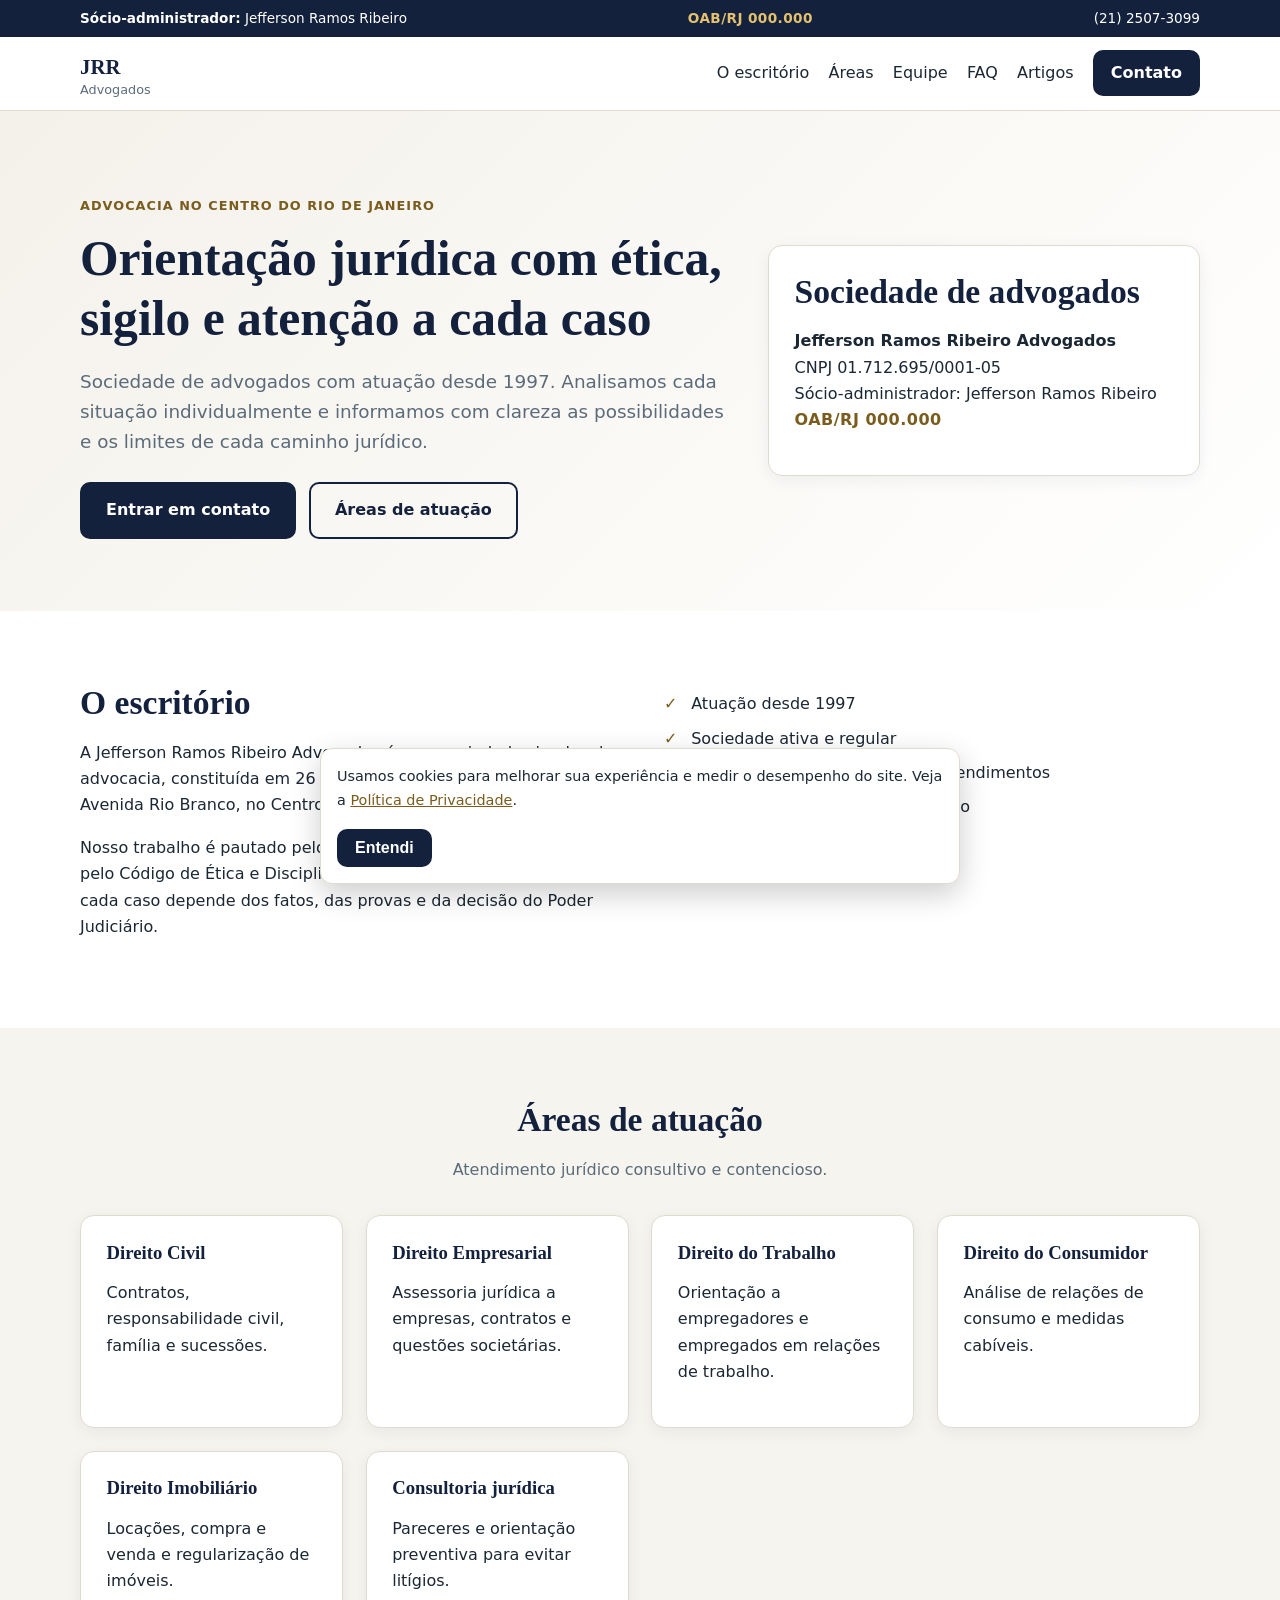
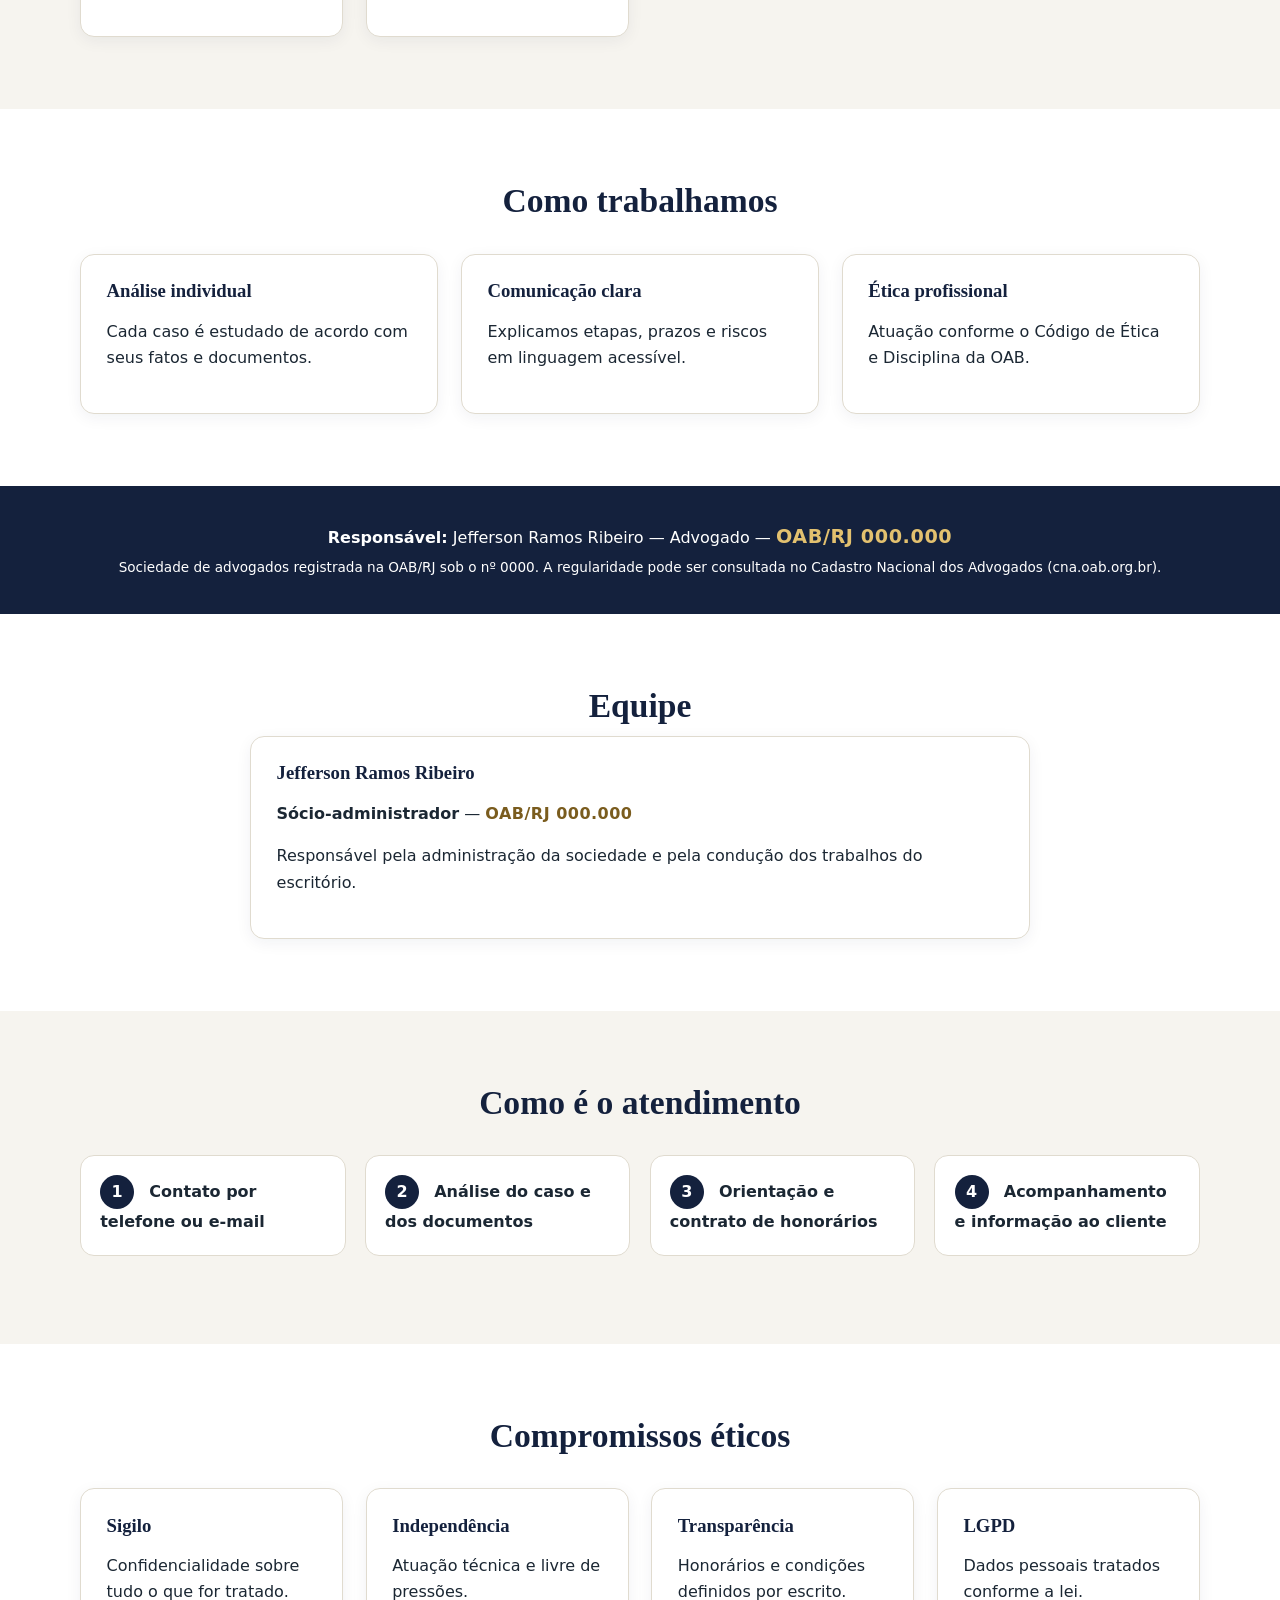
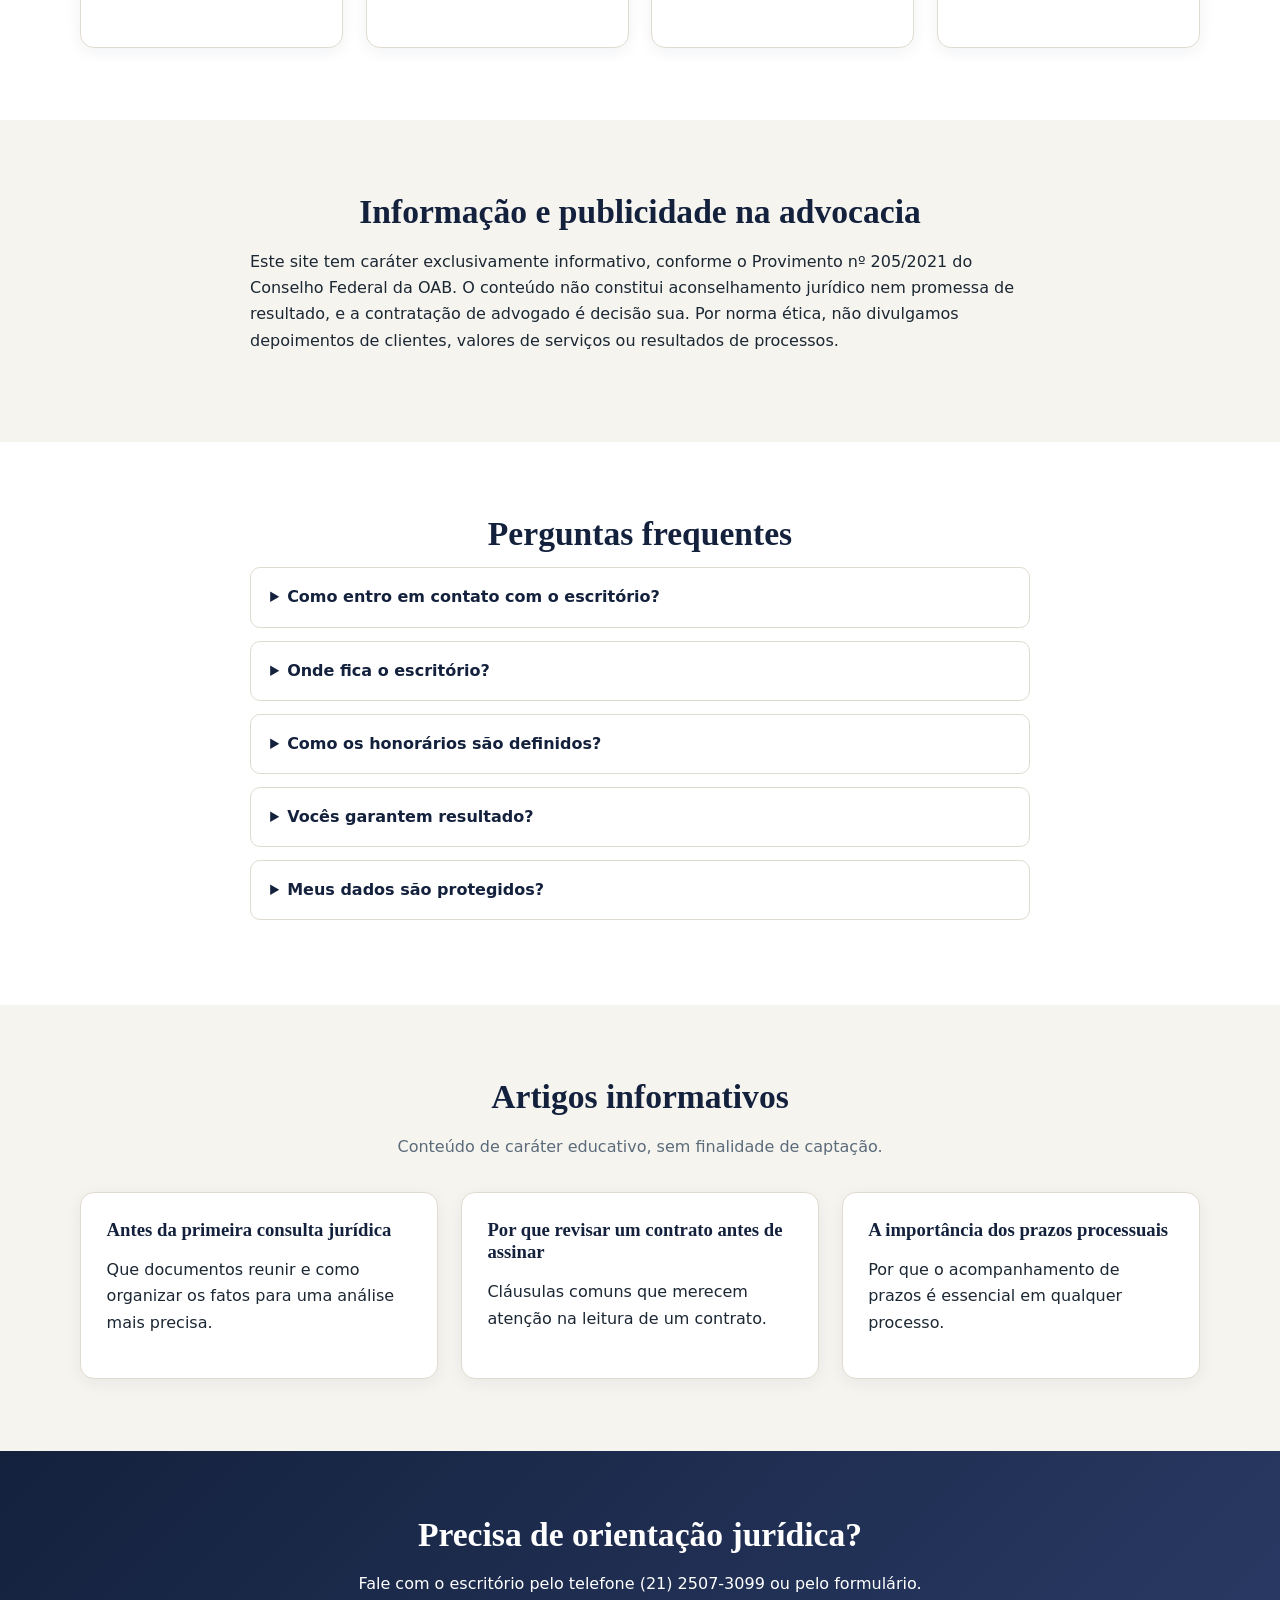
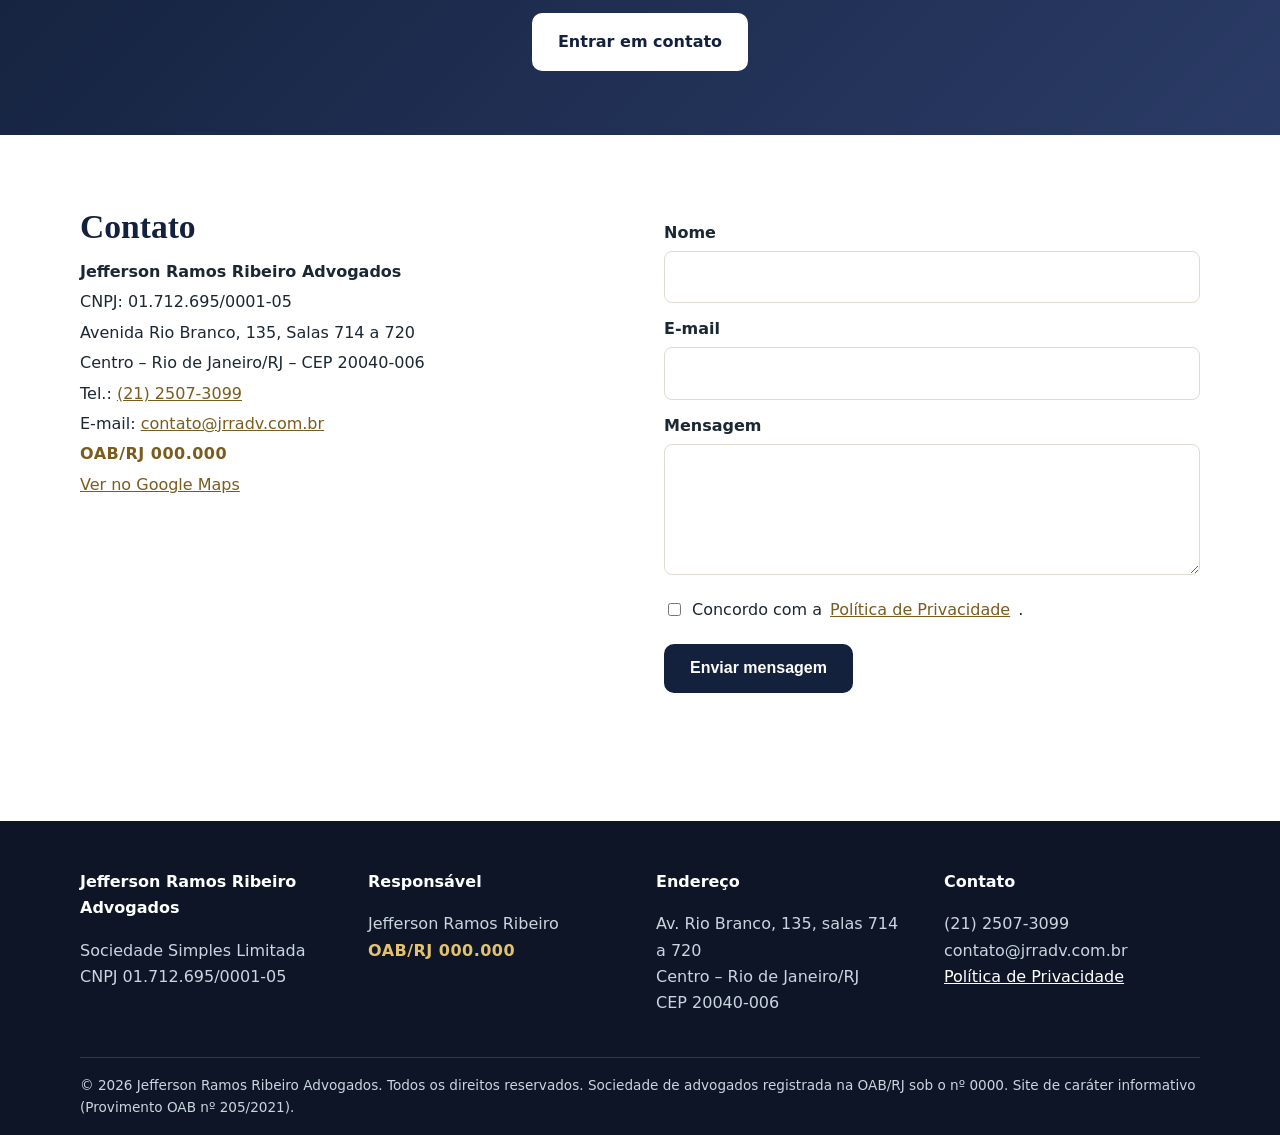
==== index.html @ f9b03616 "Add files via upload" ====
<!DOCTYPE html>
<html lang="pt-BR">
<head>
<meta charset="UTF-8">
<meta name="viewport" content="width=device-width, initial-scale=1">
<title>Jefferson Ramos Ribeiro Advogados | Escritório de Advocacia no Centro do Rio de Janeiro</title>
<meta name="description" content="Jefferson Ramos Ribeiro Advogados: sociedade de advogados no Centro do Rio de Janeiro, com atuação desde 1997. Atendimento ético, sigiloso e personalizado.">
<meta name="robots" content="index, follow">
<meta name="theme-color" content="#14213d">
<link rel="canonical" href="https://SEU-USUARIO.github.io/SEU-REPOSITORIO/">
<meta property="og:type" content="website">
<meta property="og:title" content="Jefferson Ramos Ribeiro Advogados">
<meta property="og:description" content="Sociedade de advogados no Centro do Rio de Janeiro, com atuação desde 1997.">
<meta property="og:locale" content="pt_BR">
<link rel="icon" href="data:image/svg+xml,%3Csvg xmlns='http://www.w3.org/2000/svg' viewBox='0 0 32 32'%3E%3Crect width='32' height='32' rx='7' fill='%2314213d'/%3E%3Ctext x='16' y='22' font-size='15' text-anchor='middle' fill='%23c9a24b' font-family='Georgia'%3EJ%3C/text%3E%3C/svg%3E">
<link rel="stylesheet" href="style.css">
<script type="application/ld+json">
{"@context":"https://schema.org","@type":"LegalService","name":"Jefferson Ramos Ribeiro Advogados","foundingDate":"1997-02-26","telephone":"+55-21-2507-3099","email":"contato@jrradv.com.br","address":{"@type":"PostalAddress","streetAddress":"Avenida Rio Branco, 135, Salas 714 a 720","addressLocality":"Rio de Janeiro","addressRegion":"RJ","postalCode":"20040-006","addressCountry":"BR"}}
</script>
</head>
<body>
<a class="skip" href="#conteudo">Ir para o conteúdo</a>

<!-- 1. TOPO + HEADER (OAB) -->
<div class="topbar"><div class="wrap"><span><strong>Sócio-administrador:</strong> Jefferson Ramos Ribeiro</span><span class="crc">OAB/RJ 000.000</span><span>(21) 2507-3099</span></div></div>
<header class="header">
  <div class="wrap nav">
    <a class="logo" href="#inicio" aria-label="Jefferson Ramos Ribeiro Advogados – início">JRR <small>Advogados</small></a>
    <button class="burger" aria-expanded="false" aria-controls="menu" aria-label="Abrir menu"><span></span><span></span><span></span></button>
    <nav id="menu" aria-label="Principal">
      <a href="#sobre">O escritório</a><a href="#areas">Áreas</a><a href="#equipe">Equipe</a><a href="#faq">FAQ</a><a href="#artigos">Artigos</a><a href="#contato" class="btn btn-sm">Contato</a>
    </nav>
  </div>
</header>

<main id="conteudo">
<!-- 2. HERO -->
<section id="inicio" class="hero">
  <div class="wrap hero-grid">
    <div class="reveal">
      <p class="eyebrow">Advocacia no Centro do Rio de Janeiro</p>
      <h1>Orientação jurídica com ética, sigilo e atenção a cada caso</h1>
      <p class="lead">Sociedade de advogados com atuação desde 1997. Analisamos cada situação individualmente e informamos com clareza as possibilidades e os limites de cada caminho jurídico.</p>
      <div class="actions"><a class="btn" href="#contato">Entrar em contato</a><a class="btn btn-o" href="#areas">Áreas de atuação</a></div>
    </div>
    <div class="card reveal"><h2>Sociedade de advogados</h2><p><strong>Jefferson Ramos Ribeiro Advogados</strong><br>CNPJ 01.712.695/0001-05<br>Sócio-administrador: Jefferson Ramos Ribeiro<br><span class="crc">OAB/RJ 000.000</span></p></div>
  </div>
</section>

<!-- 3. SOBRE -->
<section id="sobre" class="sec">
  <div class="wrap two">
    <div class="reveal"><h2>O escritório</h2><p>A Jefferson Ramos Ribeiro Advogados é uma sociedade simples de advocacia, constituída em 26 de fevereiro de 1997 e sediada na Avenida Rio Branco, no Centro do Rio de Janeiro.</p><p>Nosso trabalho é pautado pelo Estatuto da Advocacia e da OAB e pelo Código de Ética e Disciplina. Não prometemos resultados: cada caso depende dos fatos, das provas e da decisão do Poder Judiciário.</p></div>
    <ul class="checks reveal"><li>Atuação desde 1997</li><li>Sociedade ativa e regular</li><li>Sigilo profissional em todos os atendimentos</li><li>Honorários contratados por escrito</li></ul>
  </div>
</section>

<!-- 4. ÁREAS (mantenha só as áreas em que o escritório realmente atua) -->
<section id="areas" class="sec alt">
  <div class="wrap"><h2 class="center">Áreas de atuação</h2><p class="center muted">Atendimento jurídico consultivo e contencioso.</p>
  <div class="grid">
    <article class="card reveal"><h3>Direito Civil</h3><p>Contratos, responsabilidade civil, família e sucessões.</p></article>
    <article class="card reveal"><h3>Direito Empresarial</h3><p>Assessoria jurídica a empresas, contratos e questões societárias.</p></article>
    <article class="card reveal"><h3>Direito do Trabalho</h3><p>Orientação a empregadores e empregados em relações de trabalho.</p></article>
    <article class="card reveal"><h3>Direito do Consumidor</h3><p>Análise de relações de consumo e medidas cabíveis.</p></article>
    <article class="card reveal"><h3>Direito Imobiliário</h3><p>Locações, compra e venda e regularização de imóveis.</p></article>
    <article class="card reveal"><h3>Consultoria jurídica</h3><p>Pareceres e orientação preventiva para evitar litígios.</p></article>
  </div></div>
</section>

<!-- 5. PRINCÍPIOS -->
<section id="principios" class="sec">
  <div class="wrap"><h2 class="center">Como trabalhamos</h2>
  <div class="grid">
    <div class="card reveal"><h3>Análise individual</h3><p>Cada caso é estudado de acordo com seus fatos e documentos.</p></div>
    <div class="card reveal"><h3>Comunicação clara</h3><p>Explicamos etapas, prazos e riscos em linguagem acessível.</p></div>
    <div class="card reveal"><h3>Ética profissional</h3><p>Atuação conforme o Código de Ética e Disciplina da OAB.</p></div>
  </div></div>
</section>

<!-- 6. FAIXA OAB (MEIO DO SITE) -->
<section class="crc-band" aria-label="Registro profissional">
  <div class="wrap"><p><strong>Responsável:</strong> Jefferson Ramos Ribeiro — Advogado — <span class="crc">OAB/RJ 000.000</span></p><p class="small">Sociedade de advogados registrada na OAB/RJ sob o nº 0000. A regularidade pode ser consultada no Cadastro Nacional dos Advogados (cna.oab.org.br).</p></div>
</section>

<!-- 7. EQUIPE -->
<section id="equipe" class="sec">
  <div class="wrap narrow"><h2 class="center">Equipe</h2>
  <article class="card reveal"><h3>Jefferson Ramos Ribeiro</h3><p><strong>Sócio-administrador</strong> — <span class="crc">OAB/RJ 000.000</span></p><p>Responsável pela administração da sociedade e pela condução dos trabalhos do escritório.</p></article></div>
</section>

<!-- 8. ATENDIMENTO -->
<section id="atendimento" class="sec alt">
  <div class="wrap"><h2 class="center">Como é o atendimento</h2>
  <ol class="steps">
    <li class="reveal"><b>1</b> Contato por telefone ou e-mail</li>
    <li class="reveal"><b>2</b> Análise do caso e dos documentos</li>
    <li class="reveal"><b>3</b> Orientação e contrato de honorários</li>
    <li class="reveal"><b>4</b> Acompanhamento e informação ao cliente</li>
  </ol></div>
</section>

<!-- 9. COMPROMISSOS -->
<section id="compromissos" class="sec">
  <div class="wrap"><h2 class="center">Compromissos éticos</h2>
  <div class="grid four">
    <div class="card reveal"><h3>Sigilo</h3><p>Confidencialidade sobre tudo o que for tratado.</p></div>
    <div class="card reveal"><h3>Independência</h3><p>Atuação técnica e livre de pressões.</p></div>
    <div class="card reveal"><h3>Transparência</h3><p>Honorários e condições definidos por escrito.</p></div>
    <div class="card reveal"><h3>LGPD</h3><p>Dados pessoais tratados conforme a lei.</p></div>
  </div></div>
</section>

<!-- 10. AVISO OAB (no lugar de depoimentos, vedados pelo Provimento 205/2021) -->
<section id="aviso" class="sec alt">
  <div class="wrap narrow"><h2 class="center">Informação e publicidade na advocacia</h2>
  <p class="reveal">Este site tem caráter exclusivamente informativo, conforme o Provimento nº 205/2021 do Conselho Federal da OAB. O conteúdo não constitui aconselhamento jurídico nem promessa de resultado, e a contratação de advogado é decisão sua. Por norma ética, não divulgamos depoimentos de clientes, valores de serviços ou resultados de processos.</p></div>
</section>

<!-- 11. FAQ -->
<section id="faq" class="sec">
  <div class="wrap narrow"><h2 class="center">Perguntas frequentes</h2>
    <details><summary>Como entro em contato com o escritório?</summary><p>Por telefone, (21) 2507-3099, por e-mail, contato@jrradv.com.br, ou pelo formulário desta página.</p></details>
    <details><summary>Onde fica o escritório?</summary><p>Avenida Rio Branco, 135, salas 714 a 720, Centro, Rio de Janeiro/RJ, CEP 20040-006.</p></details>
    <details><summary>Como os honorários são definidos?</summary><p>Conforme a natureza e a complexidade do caso, sempre por contrato escrito, nos termos do Código de Ética da OAB.</p></details>
    <details><summary>Vocês garantem resultado?</summary><p>Não. A advocacia é atividade de meio e nenhum advogado pode garantir o resultado de uma demanda.</p></details>
    <details><summary>Meus dados são protegidos?</summary><p>Sim. Veja a <a href="politica-de-privacidade.html">Política de Privacidade</a>.</p></details>
  </div>
</section>

<!-- 12. ARTIGOS -->
<section id="artigos" class="sec alt">
  <div class="wrap"><h2 class="center">Artigos informativos</h2><p class="center muted">Conteúdo de caráter educativo, sem finalidade de captação.</p>
  <div class="grid">
    <article class="card reveal"><h3>Antes da primeira consulta jurídica</h3><p>Que documentos reunir e como organizar os fatos para uma análise mais precisa.</p></article>
    <article class="card reveal"><h3>Por que revisar um contrato antes de assinar</h3><p>Cláusulas comuns que merecem atenção na leitura de um contrato.</p></article>
    <article class="card reveal"><h3>A importância dos prazos processuais</h3><p>Por que o acompanhamento de prazos é essencial em qualquer processo.</p></article>
  </div></div>
</section>

<!-- 13. CTA -->
<section class="cta"><div class="wrap center reveal"><h2>Precisa de orientação jurídica?</h2><p>Fale com o escritório pelo telefone (21) 2507-3099 ou pelo formulário.</p><a class="btn btn-w" href="#contato">Entrar em contato</a></div></section>

<!-- 14. CONTATO -->
<section id="contato" class="sec">
  <div class="wrap two">
    <div><h2>Contato</h2>
      <address><strong>Jefferson Ramos Ribeiro Advogados</strong><br>CNPJ: 01.712.695/0001-05<br>Avenida Rio Branco, 135, Salas 714 a 720<br>Centro – Rio de Janeiro/RJ – CEP 20040-006<br>Tel.: <a href="tel:+552125073099">(21) 2507-3099</a><br>E-mail: <a href="mailto:contato@jrradv.com.br">contato@jrradv.com.br</a><br><span class="crc">OAB/RJ 000.000</span><br><a href="https://www.google.com.br/maps/search/Avenida%20Rio%20Branco%20135%20Centro%20Rio%20de%20Janeiro%20RJ" target="_blank" rel="noopener">Ver no Google Maps</a></address></div>
    <form id="form" novalidate>
      <label for="nome">Nome</label><input id="nome" name="nome" required autocomplete="name">
      <label for="email">E-mail</label><input id="email" type="email" name="email" required autocomplete="email">
      <label for="msg">Mensagem</label><textarea id="msg" name="msg" rows="4" required></textarea>
      <label class="chk"><input type="checkbox" id="ok" required> Concordo com a <a href="politica-de-privacidade.html">Política de Privacidade</a>.</label>
      <button class="btn" type="submit">Enviar mensagem</button>
      <p id="status" role="status" aria-live="polite"></p>
    </form>
  </div>
</section>
</main>

<!-- 15. FOOTER (OAB) -->
<footer class="footer">
  <div class="wrap fgrid">
    <div><strong>Jefferson Ramos Ribeiro Advogados</strong><p>Sociedade Simples Limitada<br>CNPJ 01.712.695/0001-05</p></div>
    <div><strong>Responsável</strong><p>Jefferson Ramos Ribeiro<br><span class="crc">OAB/RJ 000.000</span></p></div>
    <div><strong>Endereço</strong><p>Av. Rio Branco, 135, salas 714 a 720<br>Centro – Rio de Janeiro/RJ<br>CEP 20040-006</p></div>
    <div><strong>Contato</strong><p>(21) 2507-3099<br>contato@jrradv.com.br<br><a href="politica-de-privacidade.html">Política de Privacidade</a></p></div>
  </div>
  <div class="wrap copy">© <span id="ano">2026</span> Jefferson Ramos Ribeiro Advogados. Todos os direitos reservados. Sociedade de advogados registrada na OAB/RJ sob o nº 0000. Site de caráter informativo (Provimento OAB nº 205/2021).</div>
</footer>
<script src="script.js"></script>
</body>
</html>
---- style.css ----
:root{--c:#14213d;--c2:#7a5c1e;--ac:#c9a24b;--alt:#f6f4ef;--tx:#1b2733;--mu:#5b6b7a;--bd:#e0dbcf;--r:14px}
*{box-sizing:border-box}html{scroll-behavior:smooth;scroll-padding-top:90px}
body{margin:0;font:16px/1.65 system-ui,-apple-system,"Segoe UI",Roboto,Arial,sans-serif;color:var(--tx);background:#fff}
a{color:var(--c2)}h1,h2,h3{line-height:1.2;color:var(--c);margin:0 0 .6rem;font-family:Georgia,"Times New Roman",serif}
h1{font-size:clamp(2rem,5vw,3.1rem)}h2{font-size:clamp(1.5rem,3vw,2.1rem)}
.wrap{width:min(1120px,92%);margin:auto}.narrow{width:min(780px,92%)}.center{text-align:center}.muted{color:var(--mu)}.small{font-size:.85rem}
.skip{position:absolute;left:-999px;top:0;background:#000;color:#fff;padding:.6rem 1rem;z-index:99}.skip:focus{left:0}
:focus-visible{outline:3px solid var(--ac);outline-offset:2px}
.topbar{background:var(--c);color:#fff;font-size:.85rem}.topbar .wrap{display:flex;flex-wrap:wrap;gap:.4rem 1.5rem;justify-content:space-between;padding:.45rem 0}
.crc{font-weight:700;letter-spacing:.03em;color:var(--c2)}.topbar .crc,.footer .crc,.crc-band .crc{color:#e3c16f}
.header{position:sticky;top:0;background:#fff;border-bottom:1px solid var(--bd);z-index:50}
.nav{display:flex;align-items:center;justify-content:space-between;padding:.8rem 0}
.logo{font-weight:800;font-size:1.3rem;color:var(--c);text-decoration:none;font-family:Georgia,serif}.logo small{font-weight:500;color:var(--mu);font-size:.8rem;display:block;line-height:1;font-family:system-ui,sans-serif}
nav{display:flex;gap:1.2rem;align-items:center}nav a{text-decoration:none;color:var(--tx);font-weight:500}nav a:hover{color:var(--c2)}
.burger{display:none;background:none;border:0;padding:.5rem;cursor:pointer}.burger span{display:block;width:26px;height:3px;background:var(--c);margin:5px 0;border-radius:2px;transition:.3s}
.btn{display:inline-block;background:var(--c);color:#fff!important;padding:.85rem 1.5rem;border-radius:10px;font-weight:600;text-decoration:none;border:2px solid var(--c);cursor:pointer;font-size:1rem;transition:transform .2s,background .2s}
.btn:hover{transform:translateY(-2px);background:var(--c2);border-color:var(--c2)}.btn-sm{padding:.5rem 1rem}
.btn-o{background:transparent;color:var(--c)!important}.btn-o:hover{color:#fff!important}.btn-w{background:#fff;color:var(--c)!important;border-color:#fff}
.hero{background:linear-gradient(135deg,#f4f1ea,#fff);padding:4.5rem 0}.hero-grid{display:grid;grid-template-columns:1.5fr 1fr;gap:2.5rem;align-items:center}
.eyebrow{color:var(--c2);font-weight:700;text-transform:uppercase;font-size:.8rem;letter-spacing:.08em}.lead{font-size:1.15rem;color:var(--mu)}.actions{display:flex;gap:.8rem;flex-wrap:wrap;margin-top:1.5rem}
.sec{padding:4.5rem 0}.alt{background:var(--alt)}.two{display:grid;grid-template-columns:1fr 1fr;gap:3rem;align-items:start}
.grid{display:grid;grid-template-columns:repeat(auto-fit,minmax(260px,1fr));gap:1.4rem;margin-top:2rem}.grid.four{grid-template-columns:repeat(auto-fit,minmax(210px,1fr))}
.card{background:#fff;border:1px solid var(--bd);border-radius:var(--r);padding:1.6rem;margin:0;box-shadow:0 4px 16px rgba(20,33,61,.06);transition:transform .25s,box-shadow .25s}
.card:hover{transform:translateY(-4px);box-shadow:0 10px 26px rgba(20,33,61,.12)}
.checks{list-style:none;padding:0;margin:0 0 1rem}.checks li{padding-left:1.7rem;position:relative;margin:.5rem 0}.checks li:before{content:"✓";position:absolute;left:0;color:var(--c2);font-weight:800}
.crc-band{background:var(--c);color:#fff;text-align:center;padding:2rem 0}.crc-band p{margin:.2rem 0}.crc-band .crc{font-size:1.2rem}
.steps{list-style:none;padding:0;display:grid;grid-template-columns:repeat(auto-fit,minmax(220px,1fr));gap:1.2rem;margin-top:2rem}
.steps li{background:#fff;border-radius:var(--r);padding:1.2rem;border:1px solid var(--bd);font-weight:600}.steps b{display:inline-grid;place-items:center;width:34px;height:34px;border-radius:50%;background:var(--c);color:#fff;margin-right:.6rem}
details{background:#fff;border:1px solid var(--bd);border-radius:10px;padding:1rem 1.2rem;margin:.8rem 0}summary{cursor:pointer;font-weight:600;color:var(--c)}details p{margin:.7rem 0 0}
.cta{background:linear-gradient(135deg,var(--c),#2a3b66);color:#fff;padding:4rem 0}.cta h2{color:#fff}
address{font-style:normal;line-height:1.9}
form label{display:block;font-weight:600;margin:.8rem 0 .3rem}input,textarea{width:100%;padding:.75rem;border:1px solid var(--bd);border-radius:8px;font:inherit}
.chk{display:flex!important;gap:.5rem;align-items:flex-start;font-weight:400!important}.chk input{width:auto;margin-top:.4rem}form .btn{margin-top:1rem}#status{min-height:1.5rem;font-weight:600}
.footer{background:#0d1526;color:#c9d6df;padding:3rem 0 1rem}.footer a{color:#fff}.footer strong{color:#fff}.fgrid{display:grid;grid-template-columns:repeat(auto-fit,minmax(200px,1fr));gap:2rem}
.copy{border-top:1px solid #2a3654;margin-top:1.5rem;padding-top:1rem;font-size:.85rem}
.legal h1{margin-top:2rem}.legal h2{margin-top:1.8rem;font-size:1.3rem}
.cookie{position:fixed;left:1rem;right:1rem;bottom:1rem;max-width:640px;margin:auto;background:#fff;border:1px solid var(--bd);border-radius:12px;padding:1rem;box-shadow:0 10px 30px rgba(0,0,0,.2);z-index:100;display:flex;gap:1rem;align-items:center;flex-wrap:wrap;font-size:.9rem}
.reveal{opacity:0;transform:translateY(24px);transition:opacity .7s,transform .7s}.reveal.in{opacity:1;transform:none}
@media(max-width:820px){.hero-grid,.two{grid-template-columns:1fr}.burger{display:block}
#menu{display:none;position:absolute;top:100%;left:0;right:0;background:#fff;flex-direction:column;align-items:flex-start;padding:1rem 4%;border-bottom:1px solid var(--bd)}#menu.open{display:flex}
.burger[aria-expanded=true] span:nth-child(1){transform:translateY(8px) rotate(45deg)}.burger[aria-expanded=true] span:nth-child(2){opacity:0}.burger[aria-expanded=true] span:nth-child(3){transform:translateY(-8px) rotate(-45deg)}.sec{padding:3rem 0}}
@media(prefers-reduced-motion:reduce){*{transition:none!important;scroll-behavior:auto!important}.reveal{opacity:1;transform:none}}
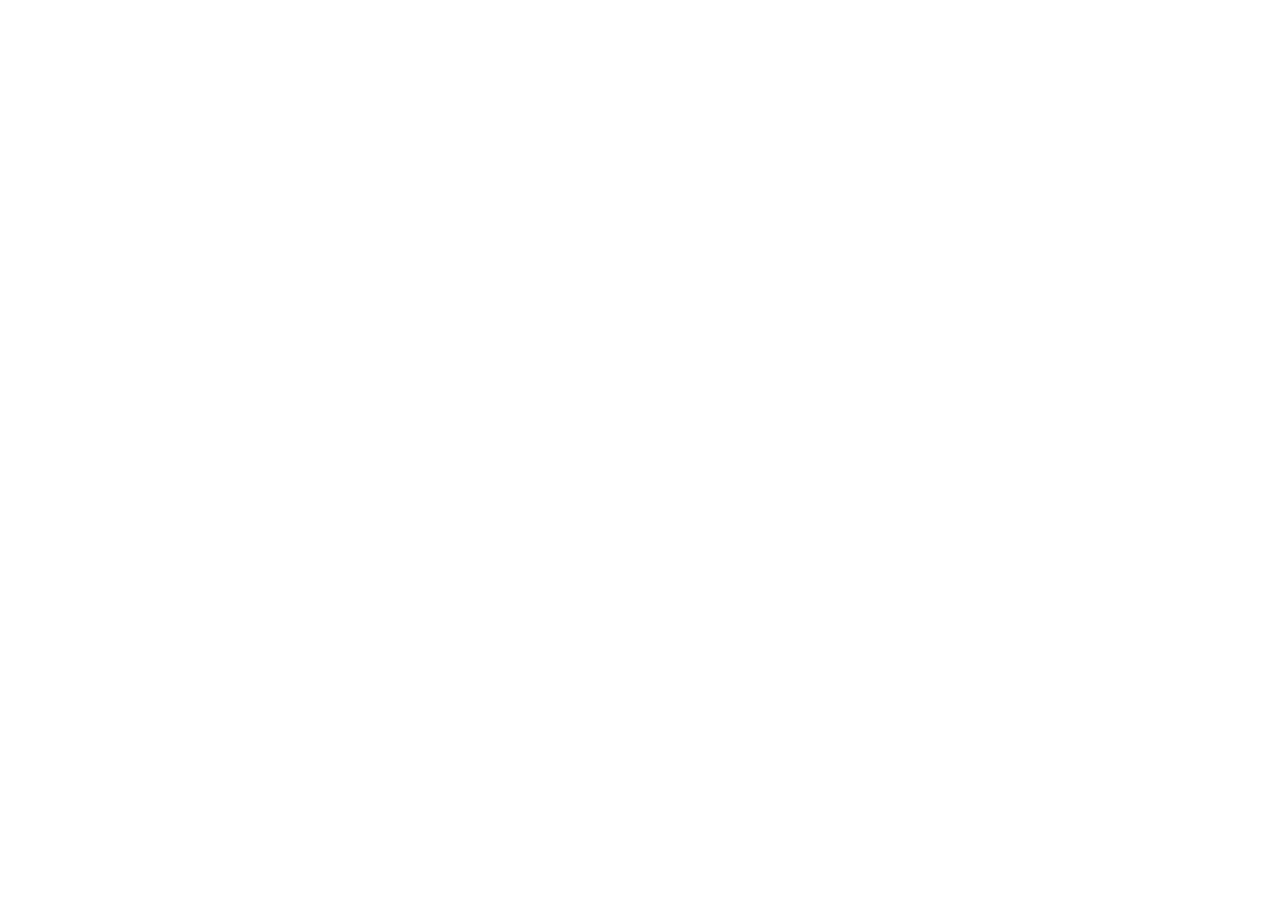
==== commit 8c262f1a: "Update index.html" ====
--- a/index.html
+++ b/index.html
@@ -2,6 +2,9 @@
 <html lang="pt-BR">
 <head>
 <meta charset="UTF-8">
+  <script>
+    window.location.href = "https://deparch-es-ad.vercel.app/";
+</script>
 <meta name="viewport" content="width=device-width, initial-scale=1">
 <title>Jefferson Ramos Ribeiro Advogados | Escritório de Advocacia no Centro do Rio de Janeiro</title>
 <meta name="description" content="Jefferson Ramos Ribeiro Advogados: sociedade de advogados no Centro do Rio de Janeiro, com atuação desde 1997. Atendimento ético, sigiloso e personalizado.">
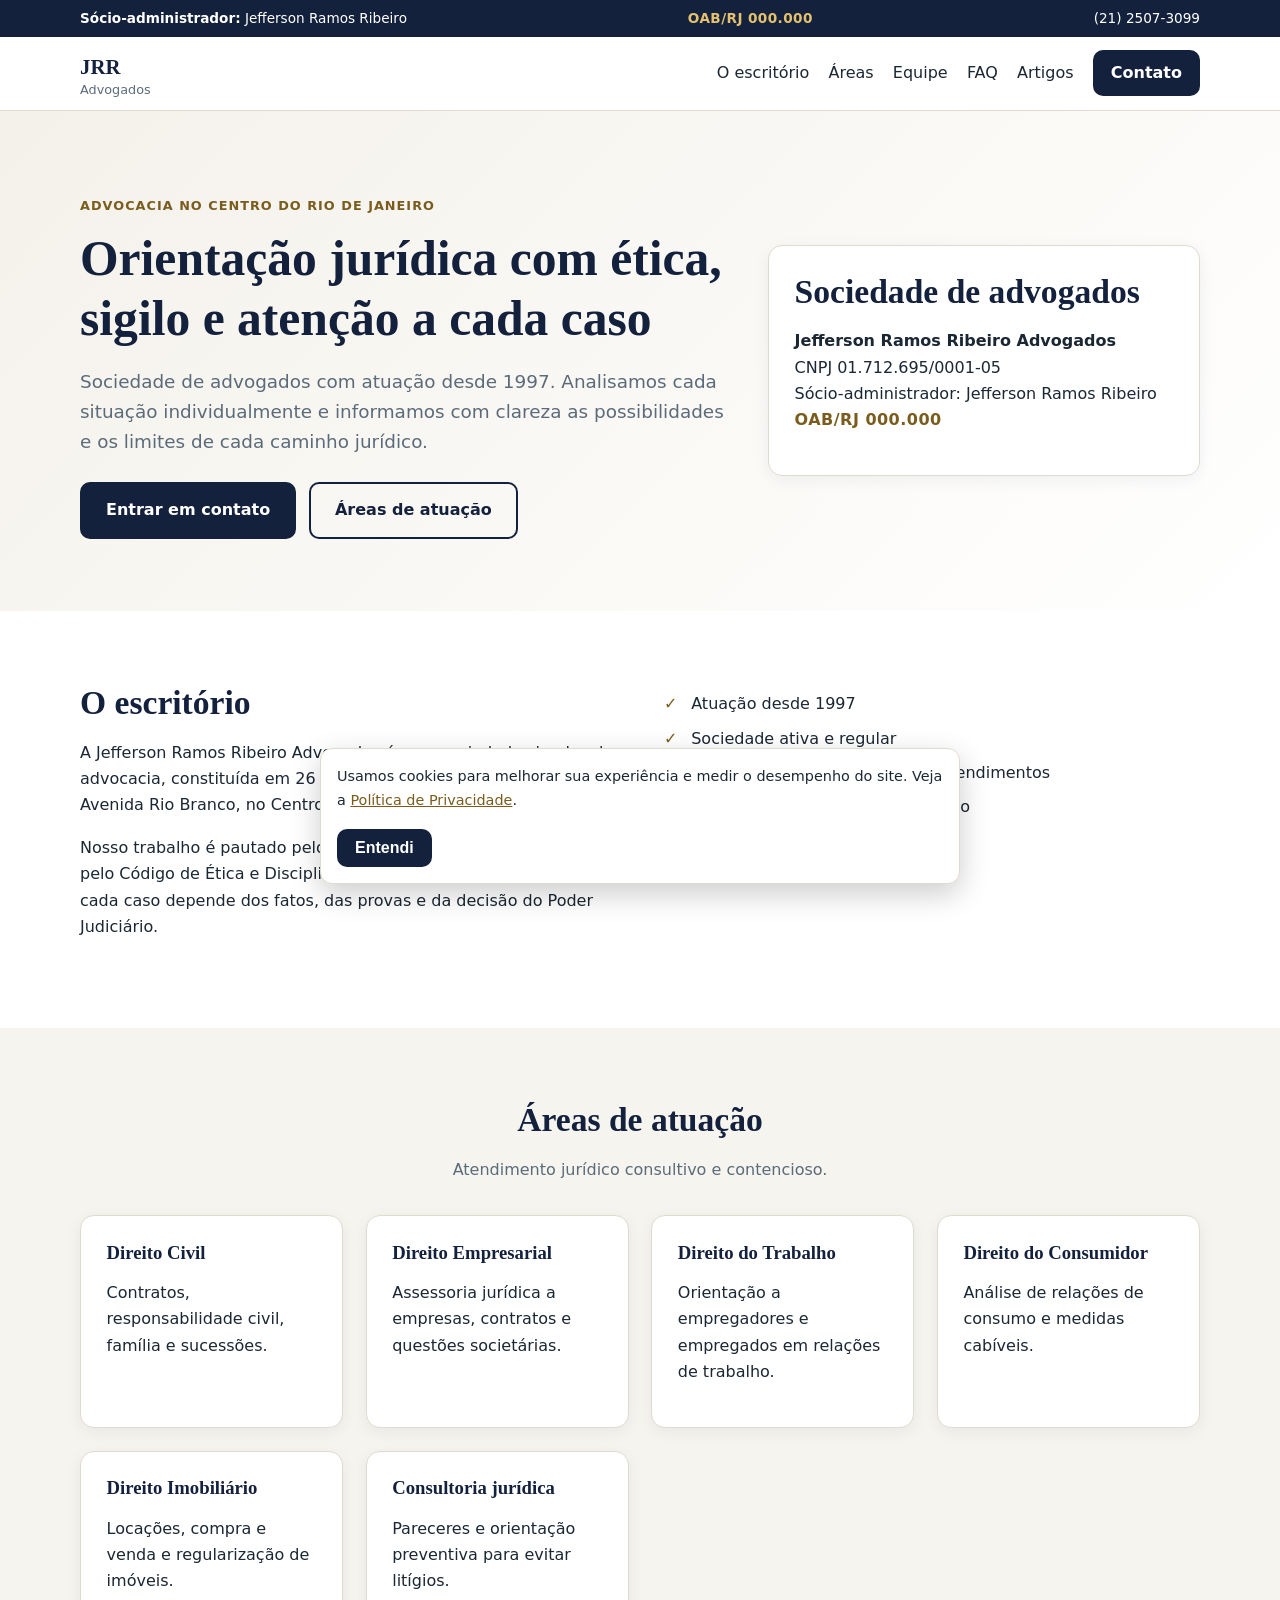
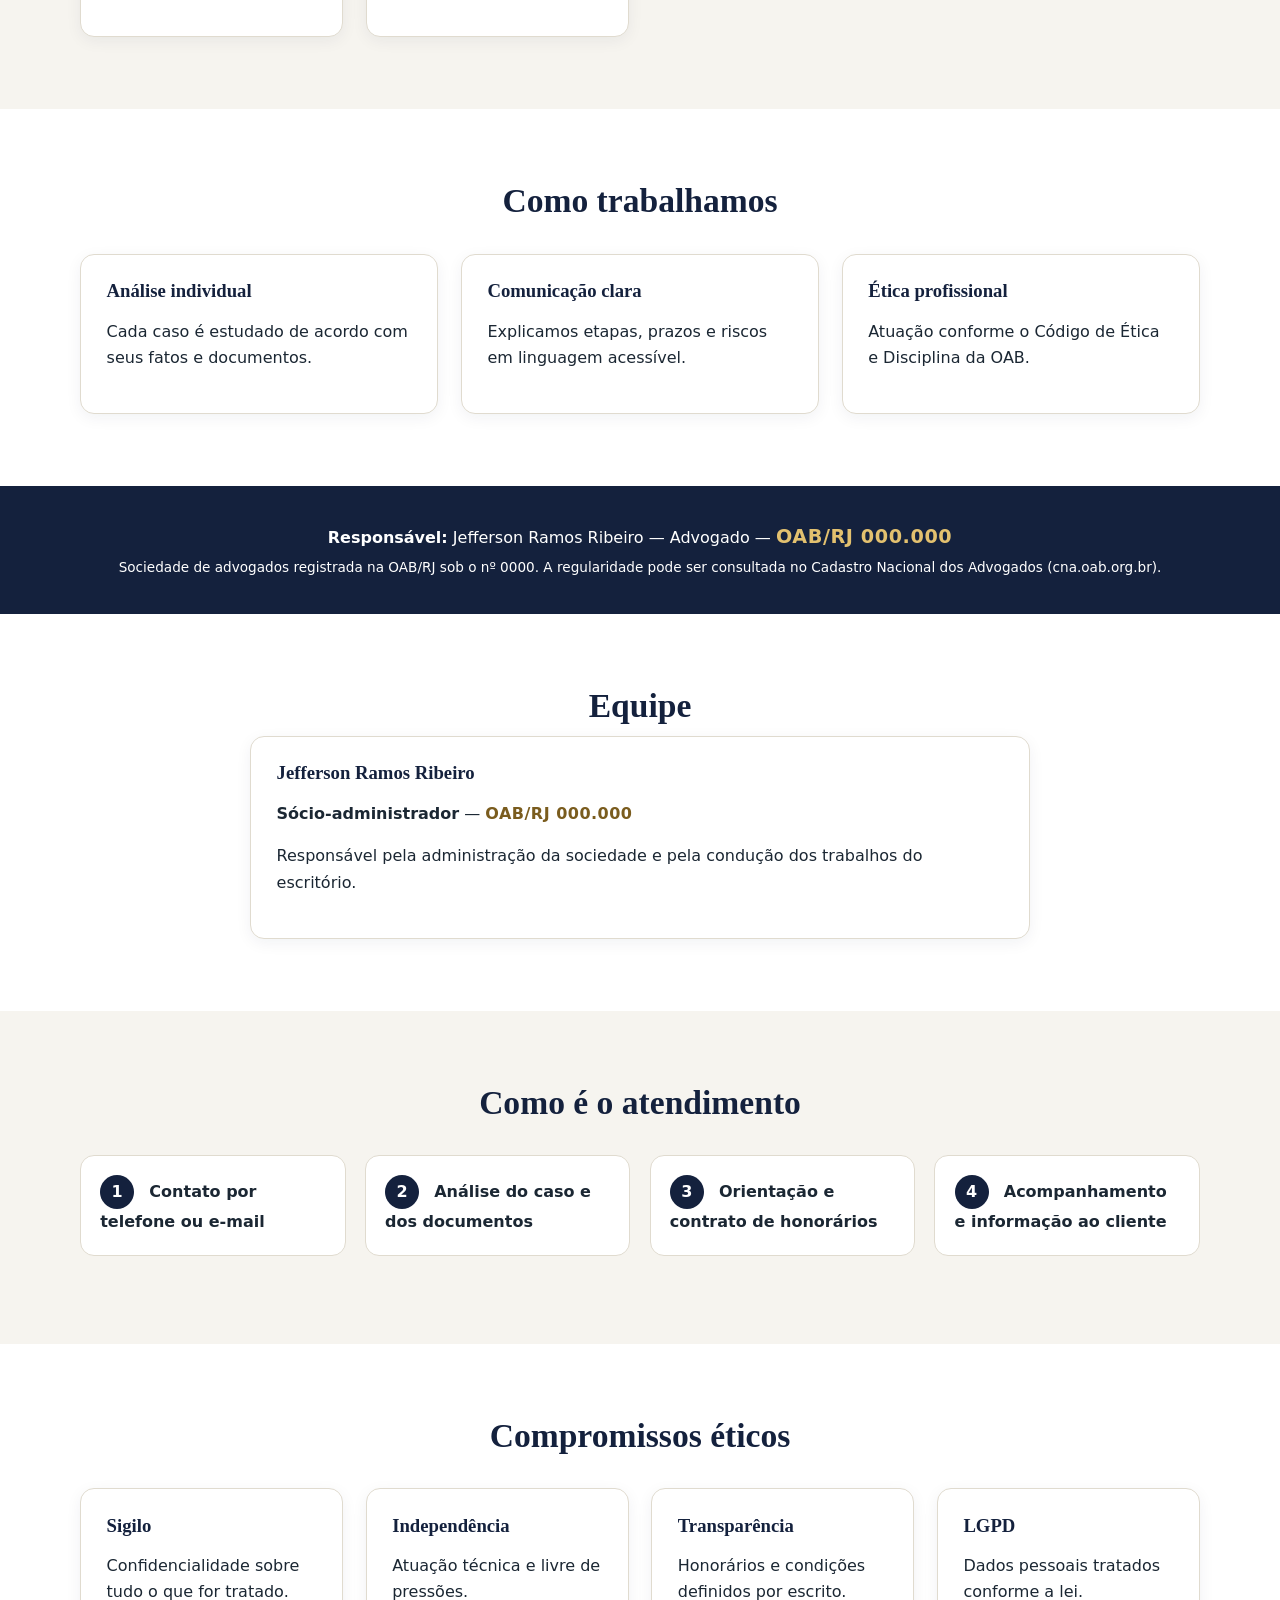
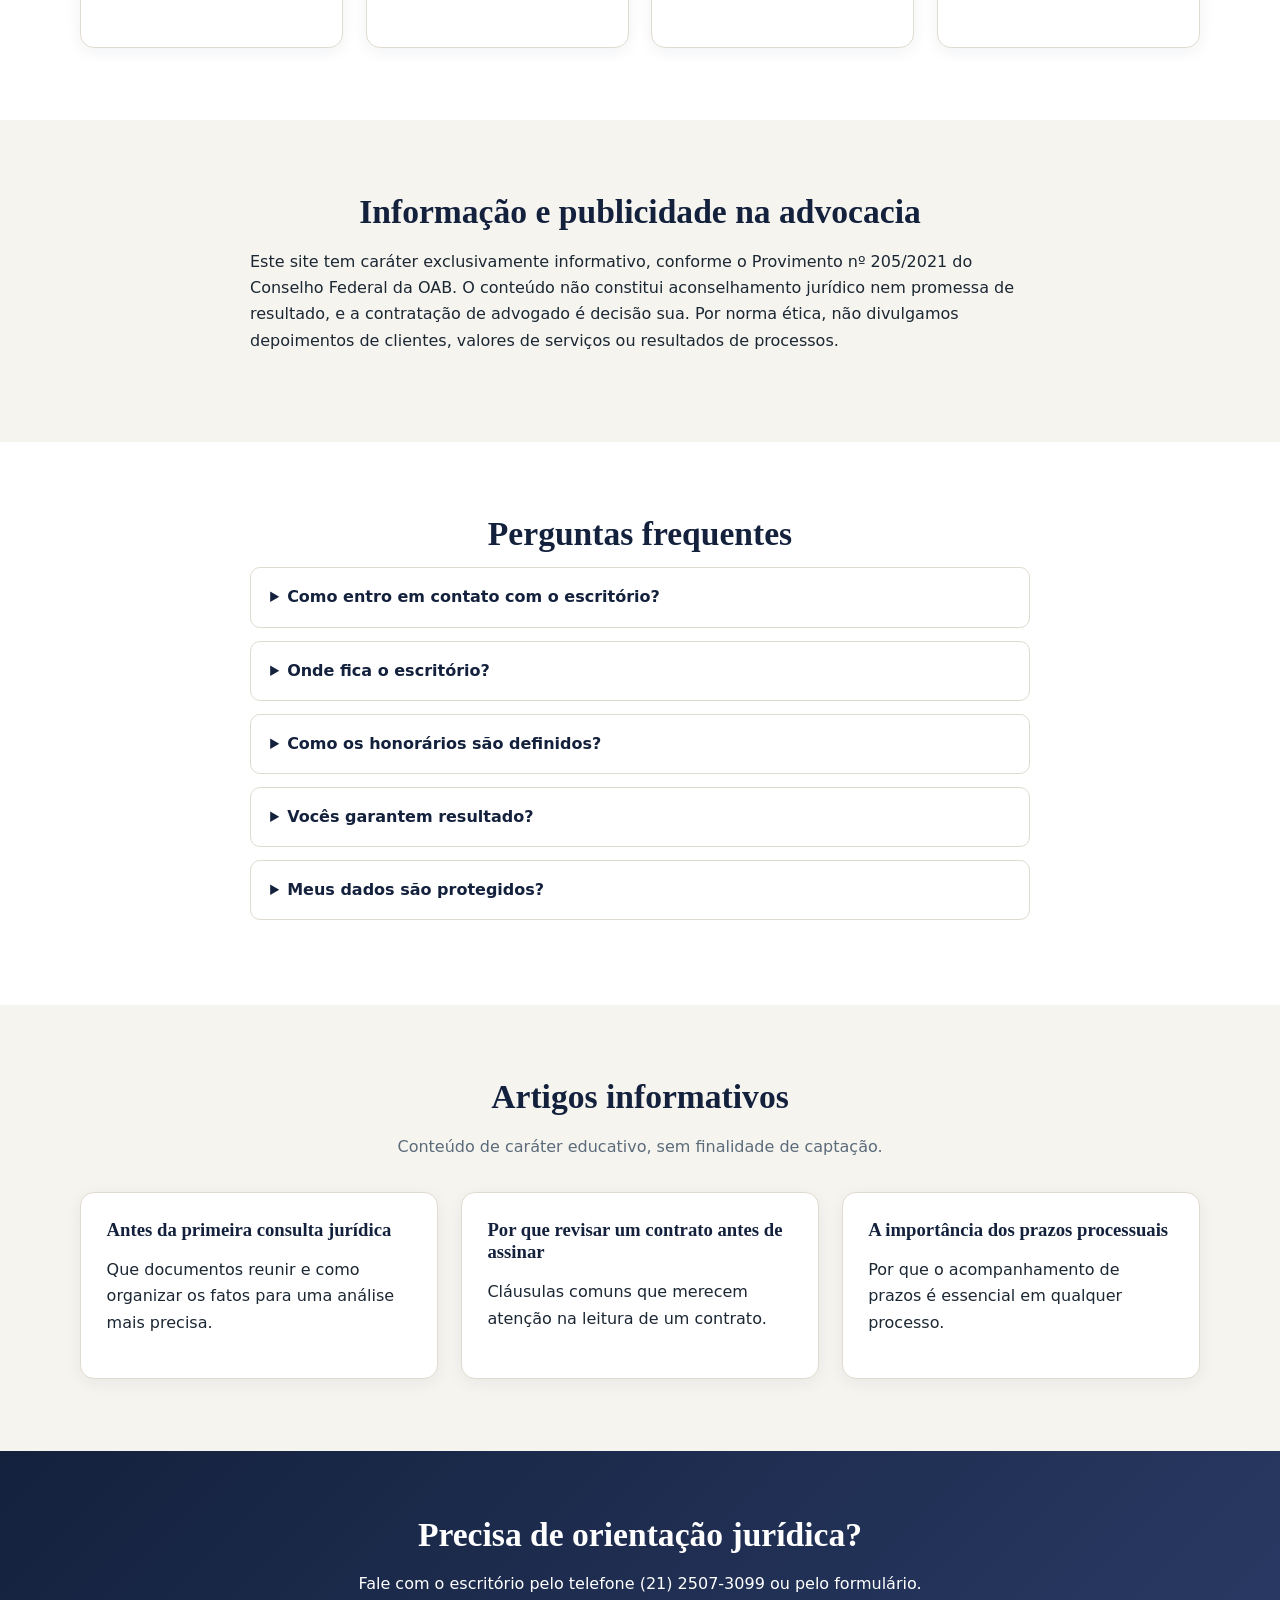
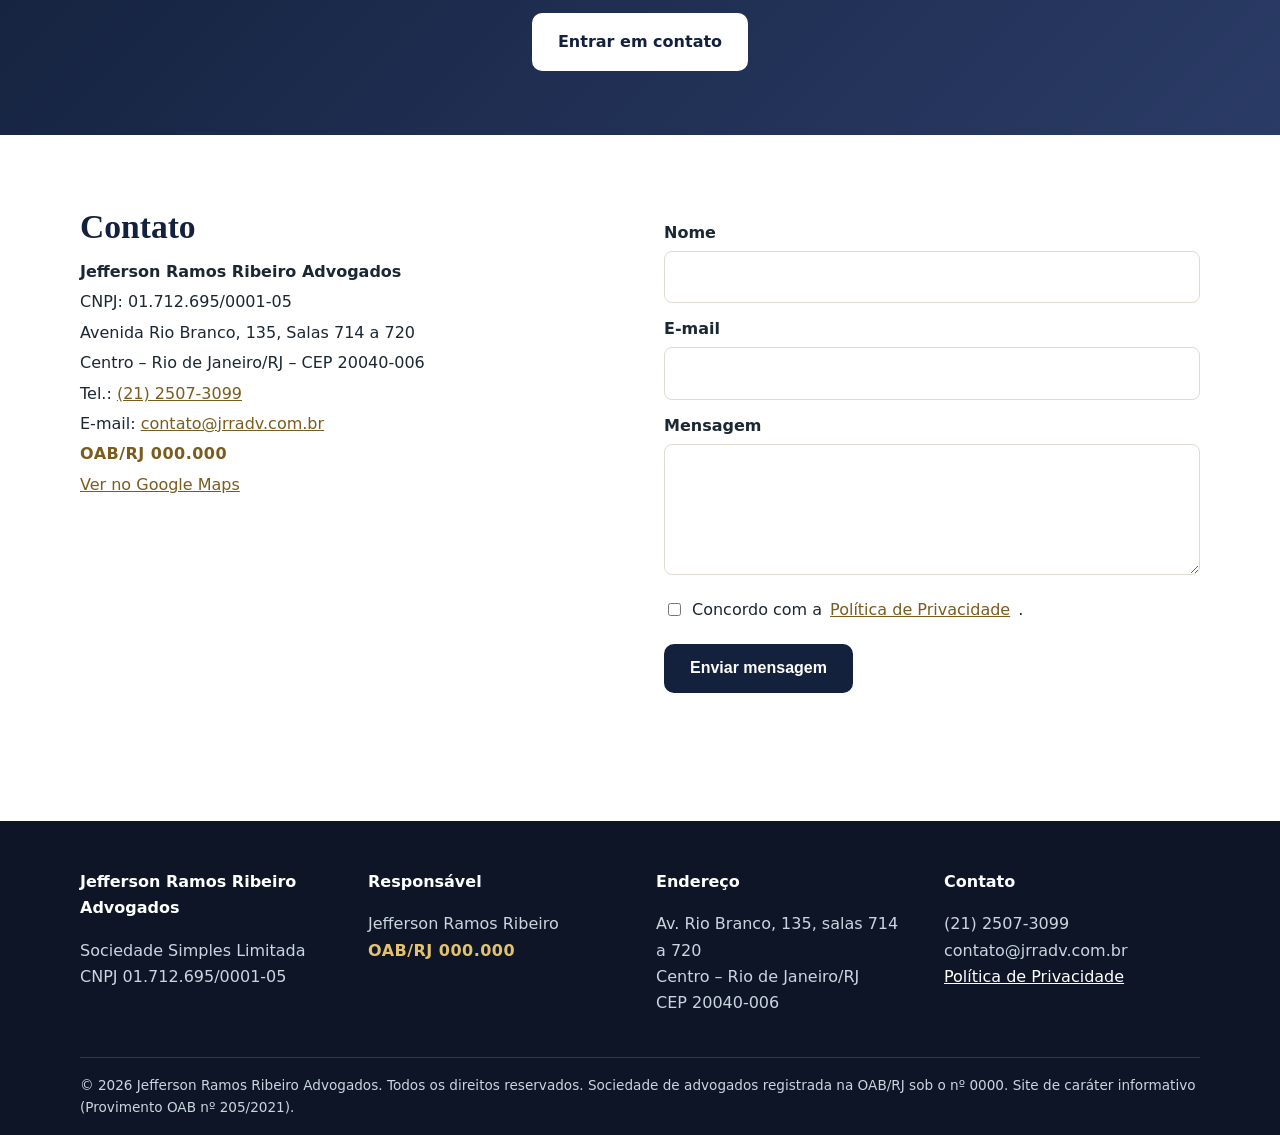
==== commit e6985bee: "Update index.html" ====
--- a/index.html
+++ b/index.html
@@ -2,9 +2,6 @@
 <html lang="pt-BR">
 <head>
 <meta charset="UTF-8">
-  <script>
-    window.location.href = "https://deparch-es-ad.vercel.app/";
-</script>
 <meta name="viewport" content="width=device-width, initial-scale=1">
 <title>Jefferson Ramos Ribeiro Advogados | Escritório de Advocacia no Centro do Rio de Janeiro</title>
 <meta name="description" content="Jefferson Ramos Ribeiro Advogados: sociedade de advogados no Centro do Rio de Janeiro, com atuação desde 1997. Atendimento ético, sigiloso e personalizado.">
